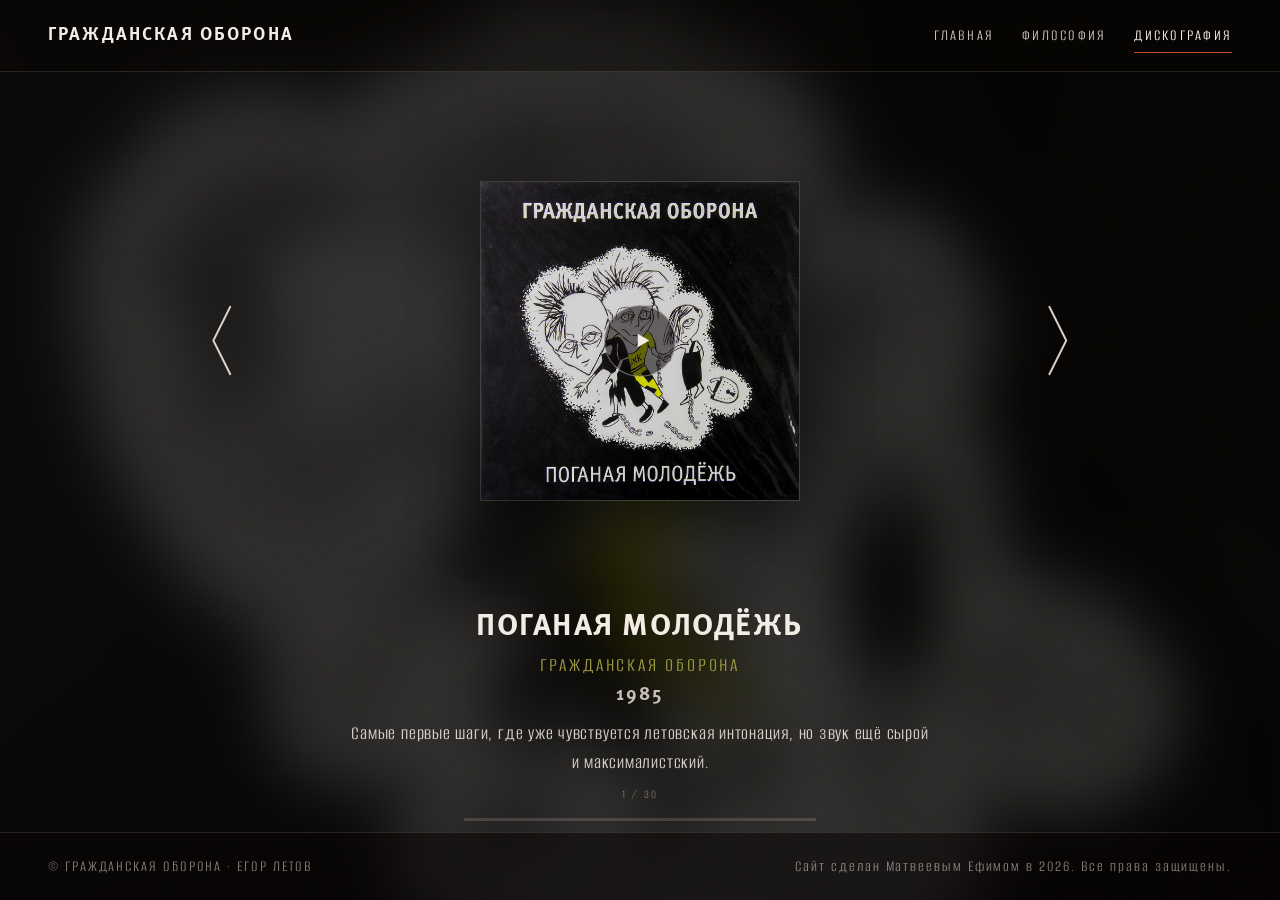
==== discography/index.html @ 2a75cd40 "Initial commit: site ready for GitHub Pages" ====
<!DOCTYPE html>
<html lang="ru">
<head>
  <meta charset="UTF-8" />
  <meta name="viewport" content="width=device-width, initial-scale=1.0" />
  <title>Дискография — Гражданская Оборона</title>
  <meta name="description" content="Дискография Гражданской Обороны и Егора Летова." />
  <link rel="icon" href="../image/icon.png" type="image/png" />
  <link rel="apple-touch-icon" href="../image/icon.png" />
  <link rel="stylesheet" href="../shared/chrome.css" />
  <link rel="stylesheet" href="style.css" />
</head>
<body>
  <div class="page-bg" aria-hidden="true">
    <div class="page-bg__layer is-active" id="bg-a"></div>
    <div class="page-bg__layer" id="bg-b"></div>
    <div class="page-bg__veil"></div>
  </div>
  <div class="noise" aria-hidden="true"></div>

  <header class="site-header site-header--static" id="top">
    <a class="logo" href="../index.html">ГРАЖДАНСКАЯ ОБОРОНА</a>
    <button class="nav-toggle" type="button" aria-label="Меню" aria-expanded="false">
      <span></span><span></span>
    </button>
    <nav class="nav" aria-label="Основная навигация">
      <a href="../index.html">Главная</a>
      <a href="../philosophy/index.html">Философия</a>
      <a href="index.html" aria-current="page">Дискография</a>
    </nav>
  </header>

  <main class="disco">
    <section class="carousel" aria-roledescription="карусель" aria-label="Альбомы">
      <button class="carousel__btn carousel__btn--prev" type="button" aria-label="Предыдущий альбом">
        <svg viewBox="0 0 24 48" aria-hidden="true" focusable="false">
          <path d="M17 4 L7 24 L17 44" />
        </svg>
      </button>

      <div class="carousel__stage">
        <div class="carousel__track" id="carousel-track"></div>
        <button class="play-btn" type="button" id="play-btn" aria-label="Слушать" aria-pressed="false">
          <svg class="play-btn__icon play-btn__icon--play" viewBox="0 0 24 24" aria-hidden="true">
            <path d="M8 5v14l12-7z" />
          </svg>
          <svg class="play-btn__icon play-btn__icon--pause" viewBox="0 0 24 24" aria-hidden="true">
            <path d="M7 5h3v14H7zm7 0h3v14h-3z" />
          </svg>
        </button>
      </div>

      <button class="carousel__btn carousel__btn--next" type="button" aria-label="Следующий альбом">
        <svg viewBox="0 0 24 48" aria-hidden="true" focusable="false">
          <path d="M7 4 L17 24 L7 44" />
        </svg>
      </button>
    </section>

    <div class="album-meta" id="album-meta" aria-live="polite">
      <h2 class="album-meta__title"></h2>
      <p class="album-meta__group"></p>
      <p class="album-meta__year"></p>
      <p class="album-meta__desc"></p>
      <p class="album-meta__count"></p>

      <div class="track-timer" aria-hidden="true">
        <div class="track-timer__fill" id="track-timer-fill"></div>
      </div>
    </div>
  </main>

  <footer class="site-footer">
    <p>© Гражданская Оборона · Егор Летов</p>
    <p class="footer-credit">Сайт сделан Матвеевым Ефимом в 2026. Все права защищены.</p>
  </footer>

  <script src="../shared/chrome.js"></script>
  <script src="script.js"></script>
</body>
</html>
---- shared/chrome.css ----
/* Unified header & footer for all pages */
:root {
  --header: 4.5rem;
  --chrome-ink: #0e0908;
  --chrome-ash: #c8bdb4;
  --chrome-bone: #f3ece4;
  --chrome-rust: #c24a28;
  --chrome-line: rgba(243, 236, 228, 0.12);
  --chrome-ease: cubic-bezier(0.22, 1, 0.36, 1);
  --page-pad-x: clamp(1.1rem, 4vw, 3rem);
}

/* Fluid type scale across display densities */
html {
  font-size: 100%;
}

@media (min-width: 1600px) {
  html {
    font-size: 106%;
  }
}

@media (min-width: 2400px) {
  html {
    font-size: 118%;
  }

  :root {
    --header: 5rem;
    --page-pad-x: clamp(2rem, 5vw, 5rem);
  }
}

@media (min-width: 3400px) {
  html {
    font-size: 135%;
  }

  :root {
    --header: 5.5rem;
  }
}

@media (max-width: 720px) {
  :root {
    --header: 3.75rem;
    --page-pad-x: clamp(1rem, 4.5vw, 1.35rem);
  }
}

@media (max-width: 400px) {
  html {
    font-size: 95%;
  }

  :root {
    --header: 3.5rem;
  }
}

/* Hide browser image toolbars (Yandex Smart Box / Lens-like UI) */
img {
  -webkit-user-drag: none !important;
  user-select: none !important;
  -webkit-user-select: none !important;
  -webkit-touch-callout: none !important;
  pointer-events: none;
}

.img-hover-shield {
  position: absolute;
  inset: 0;
  z-index: 3;
  display: block;
  background: transparent;
  pointer-events: auto;
}

.site-header {
  position: fixed;
  inset: 0 0 auto;
  z-index: 40;
  display: flex;
  align-items: center;
  justify-content: space-between;
  gap: 1.5rem;
  height: calc(var(--header) + env(safe-area-inset-top, 0px));
  padding:
    env(safe-area-inset-top, 0px)
    max(var(--page-pad-x), env(safe-area-inset-right, 0px))
    0
    max(var(--page-pad-x), env(safe-area-inset-left, 0px));
  background: linear-gradient(180deg, rgba(14, 9, 8, 0.92), rgba(14, 9, 8, 0.55) 70%, transparent);
  backdrop-filter: blur(6px);
  transition: background 0.4s var(--chrome-ease), border-color 0.4s;
}

.site-header.is-scrolled {
  background: rgba(14, 9, 8, 0.94);
  border-bottom: 1px solid var(--chrome-line);
}

.logo {
  font-family: "Meta Pro", "Alumni Sans SC", sans-serif;
  font-size: clamp(0.88rem, 1.4vw, 1.25rem);
  letter-spacing: 0.12em;
  text-transform: uppercase;
  white-space: nowrap;
  color: inherit;
  text-decoration: none;
}

.nav {
  display: flex;
  flex-wrap: wrap;
  gap: clamp(0.85rem, 2.5vw, 1.75rem);
}

.nav a {
  position: relative;
  font-size: clamp(1rem, 1.05vw, 1.15rem);
  letter-spacing: 0.14em;
  text-transform: uppercase;
  color: var(--chrome-ash);
  text-decoration: none;
  transition: color 0.25s ease;
}

.nav a:hover,
.nav a[aria-current="page"] {
  color: var(--chrome-bone);
}

.nav a[aria-current="page"]::after {
  content: "";
  position: absolute;
  left: 0;
  right: 0;
  bottom: -0.35rem;
  height: 1px;
  background: var(--chrome-rust);
}

.nav-toggle {
  display: none;
  width: 2.75rem;
  height: 2.75rem;
  padding: 0;
  border: 0;
  background: transparent;
  cursor: pointer;
  -webkit-tap-highlight-color: transparent;
  touch-action: manipulation;
}

.nav-toggle span {
  display: block;
  width: 1.4rem;
  height: 1.5px;
  margin: 0.35rem auto;
  background: var(--chrome-bone);
  transition: transform 0.3s var(--chrome-ease), opacity 0.2s;
}

.nav-toggle[aria-expanded="true"] span:first-child {
  transform: translateY(4.5px) rotate(45deg);
}

.nav-toggle[aria-expanded="true"] span:last-child {
  transform: translateY(-4.5px) rotate(-45deg);
}

.site-footer {
  display: flex;
  flex-wrap: wrap;
  align-items: center;
  justify-content: space-between;
  gap: 0.85rem 1.25rem;
  min-height: 4.25rem;
  padding:
    1.15rem
    max(var(--page-pad-x), env(safe-area-inset-right, 0px))
    max(1.15rem, env(safe-area-inset-bottom, 0px))
    max(var(--page-pad-x), env(safe-area-inset-left, 0px));
  border-top: 1px solid var(--chrome-line);
  background: var(--chrome-ink);
  color: rgba(243, 236, 228, 0.5);
  font-size: 1rem;
  letter-spacing: 0.12em;
  text-transform: uppercase;
}

.footer-links {
  display: flex;
  flex-wrap: wrap;
  gap: 1.25rem;
}

.footer-links a {
  color: inherit;
  text-decoration: none;
}

.footer-links a:hover {
  color: var(--chrome-bone);
}

.footer-credit {
  margin: 0;
  max-width: 36rem;
  text-align: right;
  font-size: 1rem;
  letter-spacing: 0.12em;
  text-transform: none;
  line-height: 1.45;
  color: inherit;
}

@media (max-width: 720px) {
  .nav-toggle {
    display: block;
  }

  .logo {
    max-width: 62vw;
    overflow: hidden;
    text-overflow: ellipsis;
  }

  .nav {
    position: absolute;
    top: 100%;
    left: 0;
    right: 0;
    display: none;
    flex-direction: column;
    gap: 0;
    padding: 0.35rem 0 calc(0.85rem + env(safe-area-inset-bottom, 0px));
    background: rgba(14, 9, 8, 0.97);
    border-bottom: 1px solid var(--chrome-line);
  }

  .nav.is-open {
    display: flex;
  }

  .nav a {
    padding: 0.95rem var(--page-pad-x);
    font-size: 1.05rem;
  }

  .site-footer {
    flex-direction: column;
    align-items: flex-start;
    min-height: 0;
    gap: 0.4rem;
    padding-top: 0.85rem;
    padding-bottom: max(0.85rem, env(safe-area-inset-bottom, 0px));
    font-size: 0.78rem;
    letter-spacing: 0.08em;
  }

  .footer-credit {
    text-align: left;
    max-width: none;
    font-size: 0.78rem;
    letter-spacing: 0.06em;
  }
}

@media (min-width: 2400px) {
  .site-footer {
    min-height: 5rem;
  }
}
---- discography/style.css ----
@font-face {
  font-family: "Meta Pro";
  src: url("../fonts/MetaProBold.otf") format("opentype");
  font-weight: 700;
  font-style: normal;
  font-display: swap;
}

@font-face {
  font-family: "Alumni Sans SC";
  src: url("../fonts/AlumniSansSC.ttf") format("truetype");
  font-weight: 400;
  font-style: normal;
  font-display: swap;
}

:root {
  --ink: #0e0908;
  --ash: #c8bdb4;
  --bone: #f3ece4;
  --rust: #c24a28;
  --olive: #9a9540;
  --line: rgba(243, 236, 228, 0.12);
  --ease: cubic-bezier(0.22, 1, 0.36, 1);
  --cover: min(100%, 42vh, 20rem);
}

*,
*::before,
*::after {
  box-sizing: border-box;
}

html,
body {
  height: 100%;
}

body {
  margin: 0;
  display: flex;
  flex-direction: column;
  height: 100dvh;
  max-height: 100dvh;
  overflow: hidden;
  font-family: "Alumni Sans SC", "Segoe UI", sans-serif;
  font-size: 1.2rem;
  letter-spacing: 0.04em;
  line-height: 1.5;
  color: var(--bone);
  background-color: var(--ink);
}

.play-btn {
  position: absolute;
  left: 50%;
  top: 50%;
  z-index: 5;
  width: clamp(3.5rem, 8vw, 4.5rem);
  height: clamp(3.5rem, 8vw, 4.5rem);
  display: grid;
  place-items: center;
  padding: 0;
  border: 1px solid rgba(243, 236, 228, 0.45);
  border-radius: 50%;
  background: rgba(8, 5, 4, 0.55);
  color: var(--bone);
  cursor: pointer;
  transform: translate(-50%, -50%);
  transition: background 0.25s, border-color 0.25s, color 0.25s, opacity 0.25s;
  -webkit-tap-highlight-color: transparent;
  touch-action: manipulation;
}

.play-btn:hover {
  border-color: var(--olive);
  color: var(--olive);
  background: rgba(8, 5, 4, 0.7);
}

.play-btn.is-playing {
  border-color: rgba(243, 236, 228, 0.35);
  color: var(--bone);
  opacity: 0.35;
}

.play-btn.is-playing:hover {
  opacity: 0.85;
  color: var(--olive);
  border-color: var(--olive);
}

.play-btn__icon {
  width: 1.45rem;
  height: 1.45rem;
  fill: currentColor;
}

.play-btn__icon--play {
  margin-left: 0.15rem;
}

.play-btn__icon--pause {
  display: none;
}

.play-btn.is-playing .play-btn__icon--play {
  display: none;
}

.play-btn.is-playing .play-btn__icon--pause {
  display: block;
}

.track-timer {
  width: min(100%, 22rem);
  height: 3px;
  margin: 0.85rem auto 0;
  overflow: hidden;
  background: rgba(243, 236, 228, 0.15);
}

.track-timer__fill {
  width: 100%;
  height: 100%;
  background: var(--olive);
  transform: scaleX(0);
  transform-origin: left center;
  will-change: transform;
}

/* —— Dynamic album background —— */
.page-bg {
  position: fixed;
  inset: 0;
  z-index: -2;
  overflow: hidden;
  background: var(--ink);
}

.page-bg__layer {
  position: absolute;
  inset: -4%;
  background-position: center;
  background-size: cover;
  background-repeat: no-repeat;
  filter: blur(28px) saturate(1.05);
  opacity: 0;
  transform: scale(1.12);
  transition: opacity 0.85s var(--ease);
}

.page-bg__layer.is-active {
  opacity: 1;
}

.page-bg__veil {
  position: absolute;
  inset: 0;
  background: rgba(6, 4, 3, 0.78);
}

.noise {
  pointer-events: none;
  position: fixed;
  inset: 0;
  z-index: 50;
  opacity: 0.06;
  mix-blend-mode: overlay;
  background-image: url("data:image/svg+xml,%3Csvg viewBox='0 0 200 200' xmlns='http://www.w3.org/2000/svg'%3E%3Cfilter id='n'%3E%3CfeTurbulence type='fractalNoise' baseFrequency='0.85' numOctaves='4' stitchTiles='stitch'/%3E%3C/filter%3E%3Crect width='100%25' height='100%25' filter='url(%23n)'/%3E%3C/svg%3E");
}

img {
  display: block;
  max-width: 100%;
  height: auto;
}

a {
  color: inherit;
  text-decoration: none;
}

h1,
h2 {
  font-family: "Meta Pro", "Alumni Sans SC", sans-serif;
  font-weight: 700;
  letter-spacing: 0.02em;
  line-height: 1.1;
  margin: 0;
}

p {
  margin: 0;
}

.eyebrow {
  margin-bottom: 0.35rem;
  color: var(--olive);
  font-size: 0.95rem;
  letter-spacing: 0.22em;
  text-transform: uppercase;
}

.site-header--static {
  position: relative;
  inset: auto;
  flex: 0 0 auto;
  height: calc(var(--header) + env(safe-area-inset-top, 0px));
  background: rgba(8, 5, 4, 0.45);
  border-bottom: 1px solid var(--line);
  backdrop-filter: none;
}

.site-footer {
  flex: 0 0 auto;
  background: rgba(8, 5, 4, 0.55);
}

/* —— Main —— */
.disco {
  flex: 1 1 auto;
  min-height: 0;
  display: flex;
  flex-direction: column;
  justify-content: center;
  gap: clamp(0.45rem, 1.4vh, 1.25rem);
  padding: clamp(0.35rem, 1.2vh, 1rem) clamp(0.75rem, 3vw, 2rem);
  width: min(100%, 90rem);
  margin-inline: auto;
}

/* —— Carousel —— */
.carousel {
  flex: 1 1 auto;
  min-height: 0;
  display: grid;
  grid-template-columns: auto minmax(0, 1fr) auto;
  align-items: center;
  gap: clamp(0.5rem, 2vw, 2.5rem);
  max-width: min(56rem, 100%);
  width: 100%;
  margin: 0 auto;
}

.carousel__stage {
  position: relative;
  height: 100%;
  min-height: 0;
  overflow: hidden;
  touch-action: pan-y;
}

.carousel__track {
  position: relative;
  width: 100%;
  height: 100%;
}

.carousel__slide {
  position: absolute;
  inset: 0;
  display: grid;
  place-items: center;
  will-change: transform, opacity;
}

.carousel__slide img {
  width: var(--cover);
  height: var(--cover);
  object-fit: cover;
  box-shadow: 0 20px 50px rgba(0, 0, 0, 0.55);
  border: 1px solid rgba(243, 236, 228, 0.12);
}

.carousel__slide.is-active {
  z-index: 2;
  opacity: 1;
  transform: translateX(0) scale(1);
}

.carousel__slide.is-enter-next {
  z-index: 3;
  opacity: 0;
  transform: translateX(55%) scale(0.72);
}

.carousel__slide.is-enter-prev {
  z-index: 3;
  opacity: 0;
  transform: translateX(-55%) scale(0.72);
}

.carousel__slide.is-leave-next {
  z-index: 1;
  opacity: 0;
  transform: translateX(-45%) scale(0.72);
}

.carousel__slide.is-leave-prev {
  z-index: 1;
  opacity: 0;
  transform: translateX(45%) scale(0.72);
}

.carousel__slide.is-animating {
  transition:
    transform 0.7s var(--ease),
    opacity 0.7s var(--ease);
}

.carousel__btn {
  width: clamp(2.75rem, 5vw, 3.75rem);
  height: clamp(4.5rem, 10vh, 6rem);
  padding: 0;
  border: 0;
  background: transparent;
  color: rgba(243, 236, 228, 0.88);
  cursor: pointer;
  transition: color 0.25s, transform 0.25s, opacity 0.25s;
  -webkit-tap-highlight-color: transparent;
  touch-action: manipulation;
}

.carousel__btn svg {
  width: clamp(1.8rem, 3.5vw, 2.6rem);
  height: clamp(3.6rem, 9vh, 5.2rem);
  display: block;
  margin: 0 auto;
}

.carousel__btn path {
  fill: none;
  stroke: currentColor;
  stroke-width: 1.15;
  stroke-linecap: round;
  stroke-linejoin: round;
}

.carousel__btn:hover {
  color: var(--olive);
  transform: scale(1.08);
}

.carousel__btn:disabled {
  opacity: 0.35;
  cursor: default;
  transform: none;
}

/* —— Meta —— */
.album-meta {
  flex: 0 0 auto;
  max-width: min(40rem, 100%);
  width: 100%;
  margin: 0 auto;
  text-align: center;
  padding: 0 0.35rem;
}

.album-meta__title {
  margin-bottom: 0.3rem;
  font-size: clamp(1.25rem, 2.8vh + 0.35rem, 2.35rem);
  text-transform: uppercase;
  letter-spacing: 0.05em;
}

.album-meta__group {
  margin-bottom: 0.15rem;
  color: var(--olive);
  font-size: clamp(0.95rem, 1.8vh + 0.25rem, 1.25rem);
  letter-spacing: 0.14em;
  text-transform: uppercase;
}

.album-meta__year {
  margin-bottom: 0.55rem;
  color: var(--ash);
  font-family: "Meta Pro", sans-serif;
  font-size: clamp(0.95rem, 1.7vh + 0.2rem, 1.2rem);
  letter-spacing: 0.12em;
}

.album-meta__desc {
  color: rgba(243, 236, 228, 0.86);
  font-size: clamp(0.95rem, 1.8vh + 0.2rem, 1.3rem);
  line-height: 1.5;
  text-wrap: pretty;
  display: -webkit-box;
  -webkit-line-clamp: 3;
  -webkit-box-orient: vertical;
  overflow: hidden;
}

.album-meta__count {
  margin-top: 0.55rem;
  color: rgba(243, 236, 228, 0.4);
  font-size: clamp(0.75rem, 1.4vh, 0.9rem);
  letter-spacing: 0.18em;
  text-transform: uppercase;
}

.album-meta.is-fading {
  opacity: 0;
  transform: translateY(8px);
  transition: opacity 0.25s ease, transform 0.25s ease;
}

.album-meta.is-visible {
  opacity: 1;
  transform: none;
  transition: opacity 0.45s var(--ease) 0.15s, transform 0.45s var(--ease) 0.15s;
}

@media (prefers-reduced-motion: reduce) {
  .carousel__slide.is-animating,
  .album-meta.is-fading,
  .album-meta.is-visible,
  .page-bg__layer {
    transition: none !important;
  }
}

/* —— 1080p+ —— */
@media (min-width: 1600px) {
  :root {
    --cover: min(100%, 44vh, 24rem);
  }

  .carousel {
    max-width: 64rem;
  }

  .album-meta {
    max-width: 44rem;
  }
}

/* —— 2K —— */
@media (min-width: 2400px) {
  :root {
    --cover: min(100%, 46vh, 30rem);
  }

  .carousel {
    max-width: 76rem;
    gap: 3rem;
  }

  .album-meta__title {
    font-size: 2.6rem;
  }

  .album-meta__desc {
    font-size: 1.4rem;
    -webkit-line-clamp: 4;
  }

  .play-btn {
    width: 5rem;
    height: 5rem;
  }
}

/* —— 4K —— */
@media (min-width: 3400px) {
  :root {
    --cover: min(100%, 48vh, 38rem);
  }

  .carousel {
    max-width: 96rem;
  }

  .album-meta {
    max-width: 56rem;
  }

  .album-meta__title {
    font-size: 3.2rem;
  }

  .album-meta__desc {
    font-size: 1.65rem;
  }

  .play-btn {
    width: 5.75rem;
    height: 5.75rem;
  }

  .play-btn__icon {
    width: 1.85rem;
    height: 1.85rem;
  }
}

/* —— Tablet —— */
@media (max-width: 1024px) and (min-width: 721px) {
  :root {
    --cover: min(100%, 40vh, 18rem);
  }

  .carousel {
    max-width: 48rem;
  }
}

/* —— Mobile —— */
@media (max-width: 720px) {
  :root {
    --cover: min(68vw, 36dvh, 16.5rem);
  }

  .disco {
    justify-content: center;
    align-items: center;
    gap: clamp(0.65rem, 2vh, 1.1rem);
    padding: 0.5rem 0.75rem;
  }

  .carousel {
    flex: 0 0 auto;
    display: grid;
    grid-template-columns: 2.6rem var(--cover) 2.6rem;
    align-items: center;
    justify-content: center;
    gap: 0.15rem;
    width: auto;
    max-width: none;
    margin: 0 auto;
  }

  .carousel__stage {
    width: var(--cover);
    height: var(--cover);
    min-height: 0;
  }

  .carousel__btn {
    width: 2.6rem;
    height: 3.25rem;
  }

  .carousel__btn svg {
    width: 1.45rem;
    height: 2.9rem;
  }

  .play-btn {
    width: 3.5rem;
    height: 3.5rem;
  }

  .album-meta {
    width: min(100%, 22rem);
    margin-inline: auto;
    padding: 0 0.25rem;
  }

  .album-meta__title {
    font-size: clamp(1.2rem, 4.8vw, 1.5rem);
  }

  .album-meta__group,
  .album-meta__year {
    font-size: 0.95rem;
  }

  .album-meta__year {
    margin-bottom: 0.45rem;
  }

  .album-meta__desc {
    font-size: 0.98rem;
    line-height: 1.45;
    -webkit-line-clamp: 3;
  }

  .album-meta__count {
    margin-top: 0.45rem;
    font-size: 0.72rem;
  }

  .track-timer {
    width: min(100%, 14rem);
    margin-top: 0.7rem;
  }
}

@media (max-width: 400px) {
  :root {
    --cover: min(64vw, 34dvh, 14.5rem);
  }

  .carousel {
    grid-template-columns: 2.35rem var(--cover) 2.35rem;
  }

  .album-meta__desc {
    -webkit-line-clamp: 2;
  }
}

/* —— Short phones: keep centered, trim text —— */
@media (max-height: 700px) and (max-width: 720px) {
  :root {
    --cover: min(58vw, 30dvh, 13.5rem);
  }

  .disco {
    gap: 0.5rem;
  }

  .album-meta__desc {
    -webkit-line-clamp: 2;
  }

  .album-meta__count {
    display: none;
  }
}

/* —— Landscape phones —— */
@media (max-height: 520px) and (orientation: landscape) {
  :root {
    --cover: min(42dvh, 28vw, 11rem);
  }

  .disco {
    display: grid;
    grid-template-columns: auto minmax(0, 1fr);
    grid-template-areas: "car meta";
    justify-content: center;
    align-items: center;
    justify-items: center;
    gap: 0.4rem 1.25rem;
    padding: 0.35rem 1rem;
  }

  .carousel {
    grid-area: car;
    grid-template-columns: 2.2rem var(--cover) 2.2rem;
  }

  .album-meta {
    grid-area: meta;
    width: min(100%, 20rem);
    text-align: left;
    justify-self: start;
  }

  .album-meta__desc {
    -webkit-line-clamp: 3;
    font-size: 0.9rem;
  }

  .track-timer {
    margin-left: 0;
  }

  .play-btn {
    width: 2.85rem;
    height: 2.85rem;
  }
}

/* —— Touch devices: no sticky hover —— */
@media (hover: none) {
  .play-btn:hover {
    border-color: rgba(243, 236, 228, 0.45);
    color: var(--bone);
    background: rgba(8, 5, 4, 0.55);
  }

  .play-btn.is-playing:hover {
    opacity: 0.35;
    color: var(--bone);
  }

  .carousel__btn:hover {
    color: rgba(243, 236, 228, 0.88);
    transform: none;
  }
}
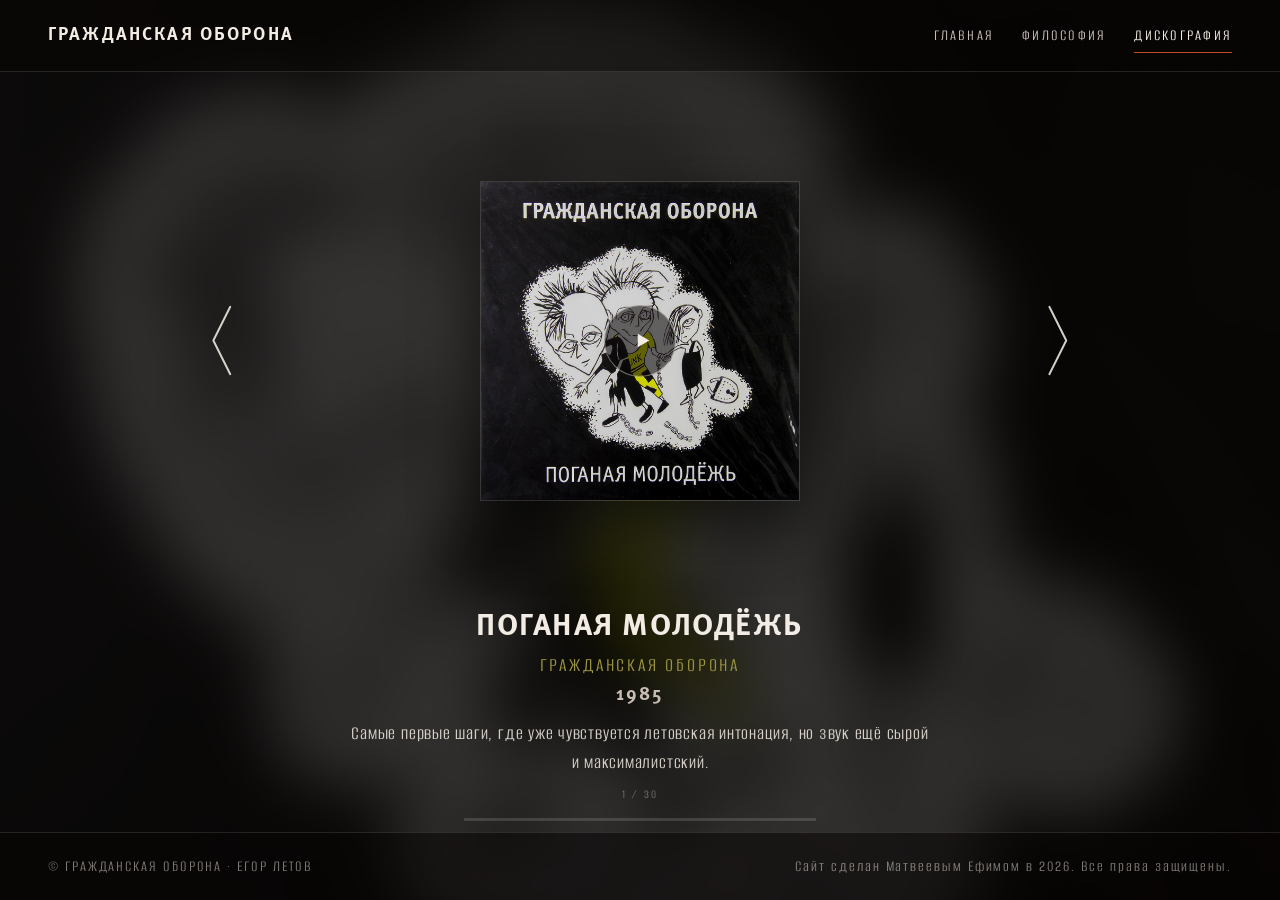
==== commit dd942469: "Fix font loading on GitHub Pages via shared fonts CSS" ====
--- a/discography/index.html
+++ b/discography/index.html
@@ -7,6 +7,9 @@
   <meta name="description" content="Дискография Гражданской Обороны и Егора Летова." />
   <link rel="icon" href="../image/icon.png" type="image/png" />
   <link rel="apple-touch-icon" href="../image/icon.png" />
+  <link rel="preload" href="../fonts/MetaProBold.otf" as="font" type="font/otf" crossorigin />
+  <link rel="preload" href="../fonts/AlumniSansSC.ttf" as="font" type="font/ttf" crossorigin />
+  <link rel="stylesheet" href="../fonts/site-fonts.css" />
   <link rel="stylesheet" href="../shared/chrome.css" />
   <link rel="stylesheet" href="style.css" />
 </head>
--- a/fonts/site-fonts.css
+++ b/fonts/site-fonts.css
@@ -0,0 +1,15 @@
+@font-face {
+  font-family: "Meta Pro";
+  src: url("./MetaProBold.otf") format("opentype");
+  font-weight: 700;
+  font-style: normal;
+  font-display: swap;
+}
+
+@font-face {
+  font-family: "Alumni Sans SC";
+  src: url("./AlumniSansSC.ttf") format("truetype");
+  font-weight: 400;
+  font-style: normal;
+  font-display: swap;
+}
--- a/shared/chrome.css
+++ b/shared/chrome.css
@@ -77,10 +77,16 @@
   pointer-events: auto;
 }
 
+main,
+.site-footer {
+  position: relative;
+  z-index: 2;
+}
+
 .site-header {
   position: fixed;
   inset: 0 0 auto;
-  z-index: 40;
+  z-index: 100;
   display: flex;
   align-items: center;
   justify-content: space-between;
@@ -94,6 +100,7 @@
   background: linear-gradient(180deg, rgba(14, 9, 8, 0.92), rgba(14, 9, 8, 0.55) 70%, transparent);
   backdrop-filter: blur(6px);
   transition: background 0.4s var(--chrome-ease), border-color 0.4s;
+  pointer-events: auto;
 }
 
 .site-header.is-scrolled {
@@ -233,12 +240,14 @@
     top: 100%;
     left: 0;
     right: 0;
+    z-index: 110;
     display: none;
     flex-direction: column;
     gap: 0;
     padding: 0.35rem 0 calc(0.85rem + env(safe-area-inset-bottom, 0px));
     background: rgba(14, 9, 8, 0.97);
     border-bottom: 1px solid var(--chrome-line);
+    pointer-events: auto;
   }
 
   .nav.is-open {
@@ -248,6 +257,15 @@
   .nav a {
     padding: 0.95rem var(--page-pad-x);
     font-size: 1.05rem;
+    min-height: 2.75rem;
+    display: flex;
+    align-items: center;
+  }
+
+  .nav-toggle {
+    position: relative;
+    z-index: 120;
+    flex-shrink: 0;
   }
 
   .site-footer {
--- a/discography/style.css
+++ b/discography/style.css
@@ -1,19 +1,3 @@
-@font-face {
-  font-family: "Meta Pro";
-  src: url("../fonts/MetaProBold.otf") format("opentype");
-  font-weight: 700;
-  font-style: normal;
-  font-display: swap;
-}
-
-@font-face {
-  font-family: "Alumni Sans SC";
-  src: url("../fonts/AlumniSansSC.ttf") format("truetype");
-  font-weight: 400;
-  font-style: normal;
-  font-display: swap;
-}
-
 :root {
   --ink: #0e0908;
   --ash: #c8bdb4;
@@ -164,7 +148,7 @@
   pointer-events: none;
   position: fixed;
   inset: 0;
-  z-index: 50;
+  z-index: 1;
   opacity: 0.06;
   mix-blend-mode: overlay;
   background-image: url("data:image/svg+xml,%3Csvg viewBox='0 0 200 200' xmlns='http://www.w3.org/2000/svg'%3E%3Cfilter id='n'%3E%3CfeTurbulence type='fractalNoise' baseFrequency='0.85' numOctaves='4' stitchTiles='stitch'/%3E%3C/filter%3E%3Crect width='100%25' height='100%25' filter='url(%23n)'/%3E%3C/svg%3E");
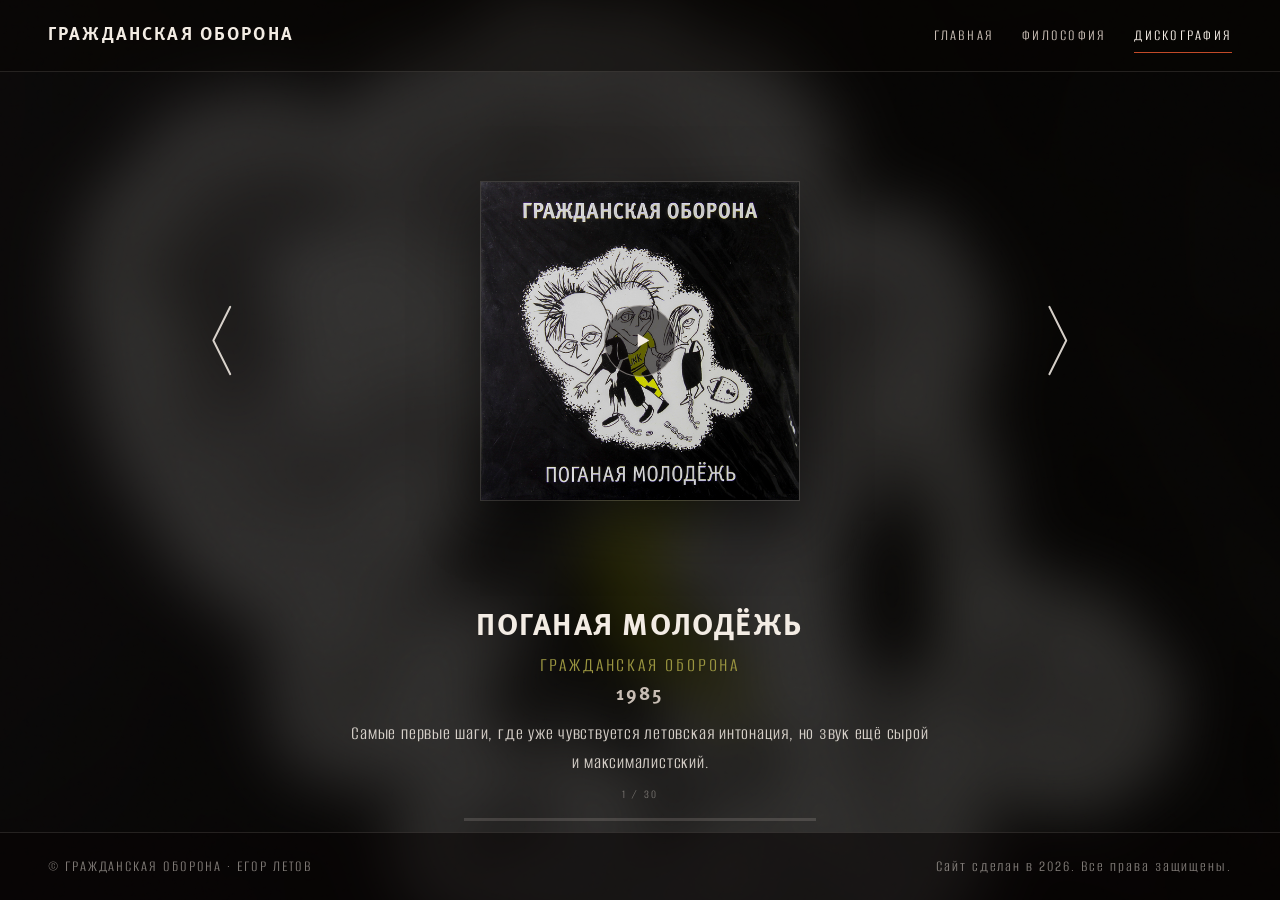
==== commit 060b1557: "Update footer copyright text" ====
--- a/discography/index.html
+++ b/discography/index.html
@@ -75,7 +75,7 @@
 
   <footer class="site-footer">
     <p>© Гражданская Оборона · Егор Летов</p>
-    <p class="footer-credit">Сайт сделан Матвеевым Ефимом в 2026. Все права защищены.</p>
+    <p class="footer-credit">Сайт сделан в 2026. Все права защищены.</p>
   </footer>
 
   <script src="../shared/chrome.js"></script>
